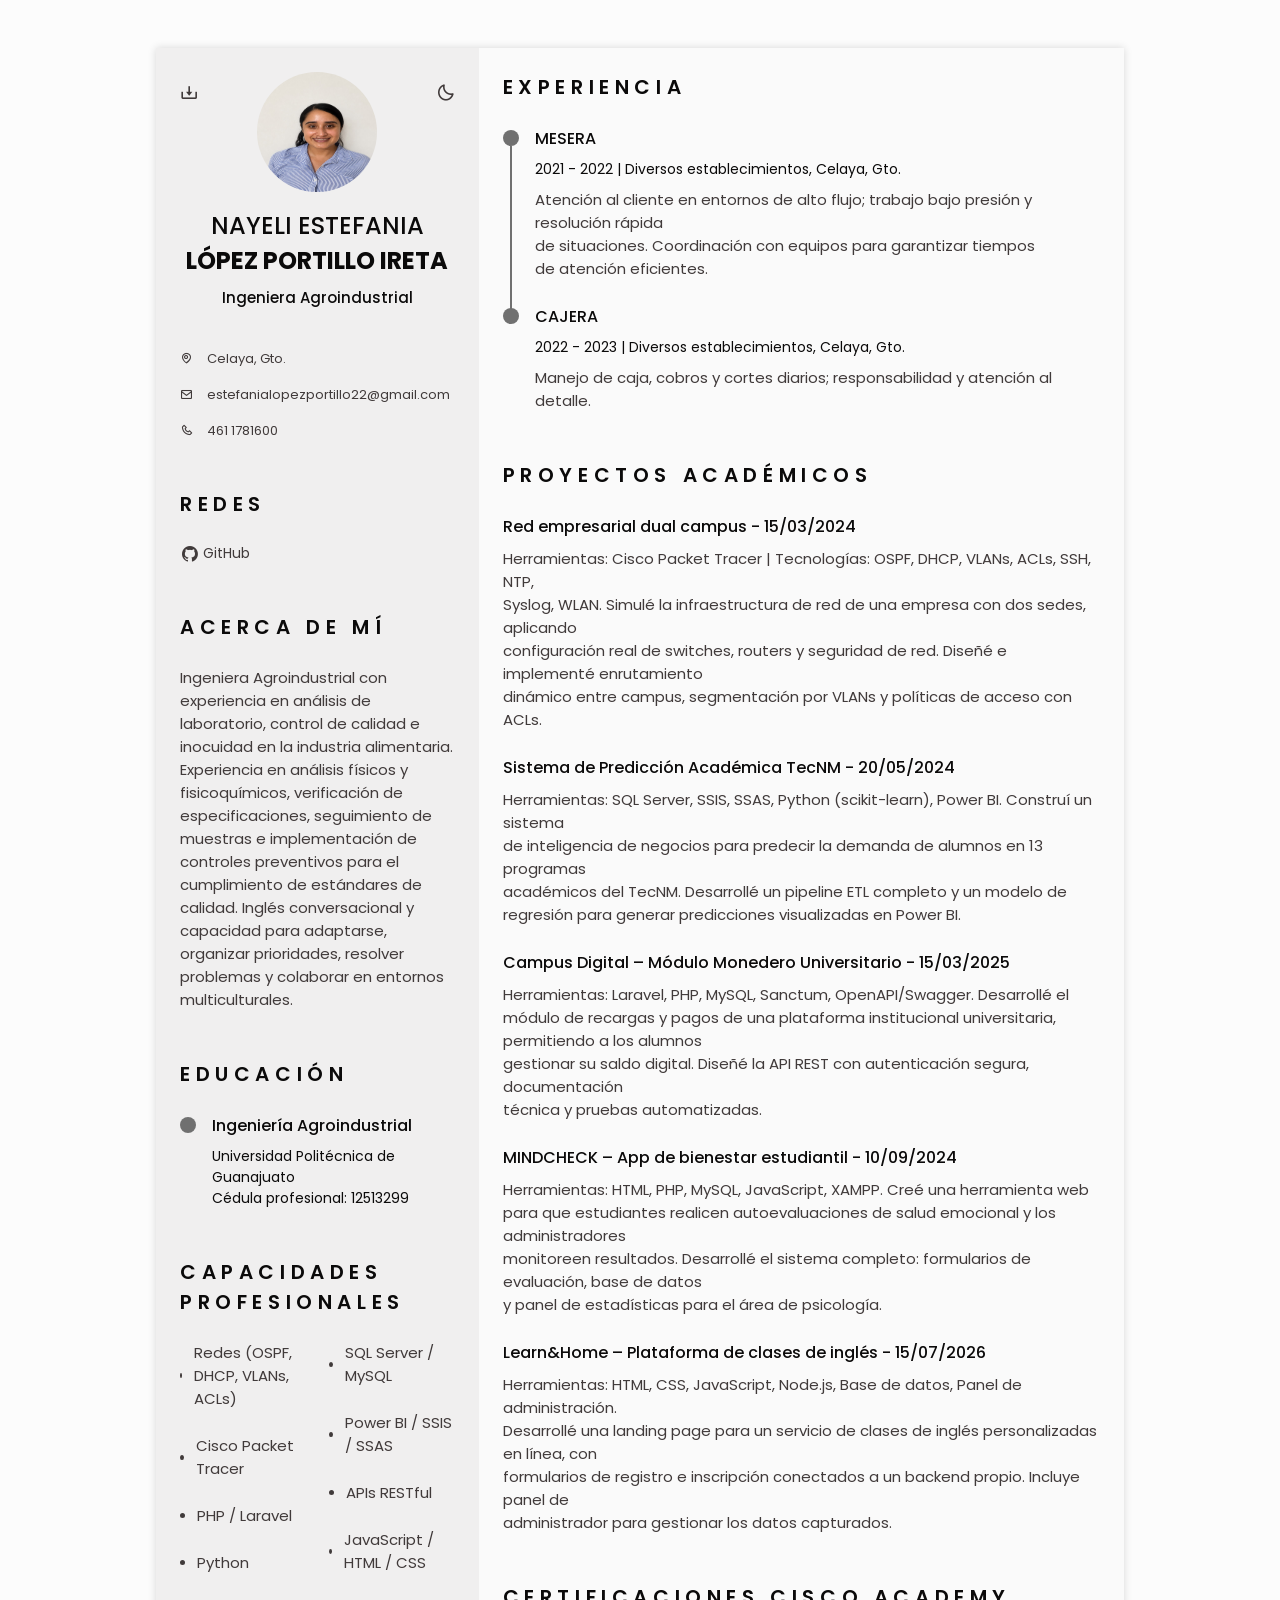
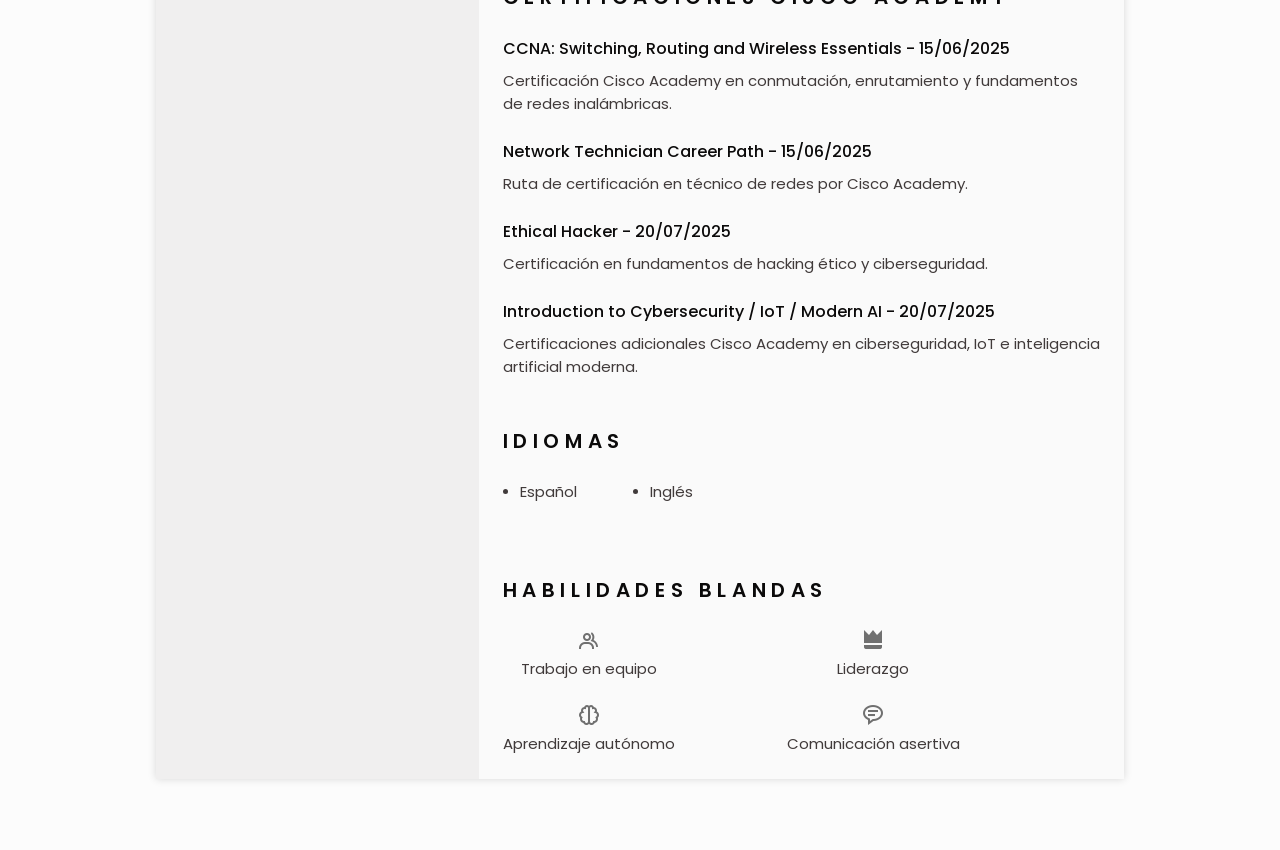
==== index.html @ c3f4080f "el segundo commit" ====
<!DOCTYPE html>
    <html lang="es">
    <head>
        <meta charset="UTF-8">
        <meta name="viewport" content="width=device-width, initial-scale=1.0">

        <!-- BOX ICONS -->
        <link rel="stylesheet" href="https://cdn.jsdelivr.net/npm/boxicons@latest/css/boxicons.min.css">

        <!-- CSS -->
        <link rel="stylesheet" href="assets/cs/style.css">

        <!-- Favicon -->
        <link rel="icon" href="assets/img/CV.jpeg"  type="image/jpg">

        <title>NAYELI LÓPEZ</title>
    </head>
    <body>
        <!-- HEADER -->
        <header class="l-header" id="header">
            <nav class="nav bd-container">
                <a href="#" class="nav_logo">NAYELI LÓPEZ</a>
                <div class="nav_menu" id="nav-menu">
                    <ul class="nav_list">
                        <li class="nav_item">
                            <a href="#home" class="nav_link active-link">
                                <i class='bx bx-home nav_icon'></i>Inicio
                            </a>
                        </li>
                        <li class="nav_item">
                            <a href="#profile" class="nav_link">
                                <i class='bx bx-user nav_icon'></i>Perfil
                            </a>
                        </li>
                        <li class="nav_item">
                            <a href="#education" class="nav_link">
                                <i class='bx bx-book nav_icon'></i>Educación
                            </a>
                        </li>
                        <li class="nav_item">
                            <a href="#skills" class="nav_link">
                                <i class='bx bx-receipt nav_icon'></i>Capacidades profesionales
                            </a>
                        </li>
                        <li class="nav_item">
                            <a href="#experience" class="nav_link">
                                <i class='bx bx-briefcase-alt nav_icon'></i>Experiencia
                            </a>
                        </li>
                        <li class="nav_item">
                            <a href="#projects" class="nav_link">
                                <i class='bx bx-code-alt nav_icon'></i>Proyectos
                            </a>
                        </li>
                        <li class="nav_item">
                            <a href="#certificate" class="nav_link">
                                <i class='bx bx-award nav_icon'></i>Certificaciones
                            </a>
                        </li>
                    </ul>
                </div>
                <div class="nav_toggle" id="nav-toggle">
                    <i class='bx bx-grid-alt'></i>
                </div>
            </nav>
        </header>

        <main class="l-main bd-container">
            <!-- All elements within this div, is generated in PDF -->
            <div class="resume" id="area-cv">
                <div class="resume__left">
                    <!-- HOME -->
                    <section class="home" id="home">
                        <div class="home_containter section bd-grid">
                            <div class="home_data bd-grid">
                                <img src="assets/img/CV.jpeg" alt="" class="home_img center">
                                <h1 class="home_title">NAYELI ESTEFANIA <b>LÓPEZ PORTILLO IRETA</b></h1>
                                <h3 class="home_profession">Ingeniera Agroindustrial</h3>
                                <!-- Button to generate and download the pdf. Available for desktop. -->
                                <div>
                                    <a download="" href="assets/pdf/CV_Sofia_Lopez_Portillo_Ireta.pdf" class="home_button-movil">Descargar</a>
                                </div>
                            </div>
                            <div class="home_address bd-grid">
                                <span class="home_information">
                                    <i class="bx bx-map"> &nbsp; </i> Celaya, Gto.
                                </span>
                                <span class="home_information">
                                    <i class="bx bx-envelope"> &nbsp; </i> estefanialopezportillo22@gmail.com
                                </span>
                                <span class="home_information">
                                    <i class="bx bx-phone"> &nbsp; </i> 461 1781600
                                </span>
                            </div>
                        </div>
                        
                        <!-- Theme change button -->
                        <i class="bx bx-moon change-theme" title="Theme" id="theme-button"></i>
                        <!-- Button to generate and download the pdf. Available for desktop -->
                        <i class="bx bx-download generate-pdf" title="Generate PDF" id="resume-button"></i>
                    </section>          
                    
                    <!-- SOCIAL -->
                    <section class="social section">
                        <h2 class="section-title">REDES</h2>
                        <div class="social_container bd-grid">
                            <a href="#" target="_blank" class="social_link">
                                <i class="bx bxl-github social_icon"></i> GitHub
                            </a>
                        </div>
                    </section>
                    <!-- PROFILE -->
                    <section class="profile section" id="profile">
                        <h2 class="section-title">Acerca de mí</h2>
                        <p class="profile_description">
                            Ingeniera Agroindustrial con experiencia en análisis de laboratorio, control de calidad e inocuidad en la industria alimentaria. Experiencia en análisis físicos y fisicoquímicos, verificación de especificaciones, seguimiento de muestras e implementación de controles preventivos para el cumplimiento de estándares de calidad. Inglés conversacional y capacidad para adaptarse, organizar prioridades, resolver problemas y colaborar en entornos multiculturales.
                        </p>
                    </section>
                    
                    <!-- EDUCATION -->
                    <section class="education section" id="education">
                        <h2 class="section-title">Educación</h2>
                        <div class="education_container bd-grid">
                            <div class="education_content">
                                <div class="education_time">
                                    <span class="education_rounder"></span>
                                    <!-- <span class="education_line"></span> -->
                                </div>
                                <div class="education_data bd-grid">
                                    <h3 class="education_title">Ingeniería Agroindustrial</h3>
                                    <span class="education_studies">Universidad Politécnica de Guanajuato<br>Cédula profesional: 12513299</span>
                                </div>
                            </div>
                        </div>
                    </section>
                    <!-- SKILLS  -->
                    <section class="skills section" id="skills">
                        <h2 class="section-title">Capacidades profesionales</h2>
                        <div class="skills_content bd-grid">
                            <ul class="skills_data">
                                <li class="skills_name">
                                    <span class="skills_circle"></span> Redes (OSPF, DHCP, VLANs, ACLs)
                                </li>
                                <li class="skills_name">
                                    <span class="skills_circle"></span> Cisco Packet Tracer
                                </li>
                                <li class="skills_name">
                                    <span class="skills_circle"></span> PHP / Laravel
                                </li>
                                <li class="skills_name">
                                    <span class="skills_circle"></span> Python
                                </li>
                            </ul>
                            <ul class="skills_data">
                                <li class="skills_name">
                                    <span class="skills_circle"></span>SQL Server / MySQL
                                </li>
                                <li class="skills_name">
                                    <span class="skills_circle"></span>Power BI / SSIS / SSAS
                                </li>
                                <li class="skills_name">
                                    <span class="skills_circle"></span>APIs RESTful
                                </li>
                                <li class="skills_name">
                                    <span class="skills_circle"></span>JavaScript / HTML / CSS
                                </li>
                            </ul>
                        </div>
                    </section>
                </div>
                <div class="resume__right">
                    <!-- EXPERIENCE -->
                    <section class="experience section" id="experience">
                        <h2 class="section-title">Experiencia</h2>
                        <div class="experience_container bd-grid">
                            <div class="experience_content">
                                <div class="experience_time">
                                    <span class="experience_rounder"></span>
                                    <span class="experience_line"></span>
                                </div>
                                <div class="experience_data bd-grid">
                                    <h3 class="experience_title">MESERA</h3>
                                    <span class="experience_company">2021 - 2022 | Diversos establecimientos, Celaya, Gto.</span>
                                    <p class="experience_description">
                                        Atención al cliente en entornos de alto flujo; trabajo bajo presión y resolución rápida
                                        <br>de situaciones. Coordinación con equipos para garantizar tiempos
                                        <br>de atención eficientes.
                                    </p>
                                </div>
                            </div>
                            <div class="experience_content">
                                <div class="experience_time">
                                    <span class="experience_rounder"></span>
                                    <!-- <span class="experience_line"></span> -->
                                </div>
                                <div class="experience_data bd-grid">
                                    <h3 class="experience_title">CAJERA</h3>
                                    <span class="experience_company">2022 - 2023 | Diversos establecimientos, Celaya, Gto.</span>
                                    <p class="experience_description">
                                        Manejo de caja, cobros y cortes diarios; responsabilidad y atención al detalle.
                                    </p>
                                </div>
                            </div>
                        </div>
                    </section>
                    <!-- PROJECTS -->
                    <section class="certificate section" id="projects">
                        <h2 class="section-title">Proyectos Académicos</h2>
                        <div class="certificate_container bd-grid">
                            <div class="certificate_content">
                                <h3 class="certificate_title">Red empresarial dual campus - 15/03/2024</h3>
                                <p class="certificate_description">
                                    Herramientas: Cisco Packet Tracer | Tecnologías: OSPF, DHCP, VLANs, ACLs, SSH, NTP,<br> Syslog, WLAN. Simulé la infraestructura de red de una empresa con dos sedes, aplicando <br>configuración real de switches, routers y seguridad de red. Diseñé e implementé enrutamiento<br> dinámico entre campus, segmentación por VLANs y políticas de acceso con ACLs.
                                </p>
                            </div>
                            <div class="certificate_content">
                                <h3 class="certificate_title">Sistema de Predicción Académica TecNM - 20/05/2024</h3>
                                <p class="certificate_description">
                                    Herramientas: SQL Server, SSIS, SSAS, Python (scikit-learn), Power BI. Construí un sistema <br>de inteligencia de negocios para predecir la demanda de alumnos en 13 programas<br> académicos del TecNM. Desarrollé un pipeline ETL completo y un modelo de regresión para generar predicciones visualizadas en Power BI.
                                </p>
                            </div>
                            <div class="certificate_content">
                                <h3 class="certificate_title">Campus Digital – Módulo Monedero Universitario - 15/03/2025</h3>
                                <p class="certificate_description">
                                    Herramientas: Laravel, PHP, MySQL, Sanctum, OpenAPI/Swagger. Desarrollé el módulo de recargas y pagos de una plataforma institucional universitaria, permitiendo a los alumnos <br>gestionar su saldo digital. Diseñé la API REST con autenticación segura, documentación<br> técnica y pruebas automatizadas.
                                </p>
                            </div>
                            <div class="certificate_content">
                                <h3 class="certificate_title">MINDCHECK – App de bienestar estudiantil - 10/09/2024</h3>
                                <p class="certificate_description">
                                    Herramientas: HTML, PHP, MySQL, JavaScript, XAMPP. Creé una herramienta web para que estudiantes realicen autoevaluaciones de salud emocional y los administradores<br> monitoreen resultados. Desarrollé el sistema completo: formularios de evaluación, base de datos<br> y panel de estadísticas para el área de psicología.
                                </p>
                            </div>
                            <div class="certificate_content">
                                <h3 class="certificate_title">Learn&amp;Home – Plataforma de clases de inglés - 15/07/2026</h3>
                                <p class="certificate_description">
                                    Herramientas: HTML, CSS, JavaScript, Node.js, Base de datos, Panel de administración.<br> Desarrollé una landing page para un servicio de clases de inglés personalizadas en línea, con<br>formularios de registro e inscripción conectados a un backend propio. Incluye panel de<br> administrador para gestionar los datos capturados.
                                </p>
                            </div>
                        </div>
                    </section>
                    <!-- CERTIFICATES -->
                    <section class="certificate section" id="certificate">
                        <h2 class="section-title">Certificaciones Cisco Academy</h2>
                        <div class="certificate_container bd-grid">
                            <div class="certificate_content">
                                <h3 class="certificate_title">CCNA: Switching, Routing and Wireless Essentials - 15/06/2025</h3>
                                <p class="certificate_description">
                                    Certificación Cisco Academy en conmutación, enrutamiento y fundamentos de redes inalámbricas.
                                </p>
                            </div>
                            <div class="certificate_content">
                                <h3 class="certificate_title">Network Technician Career Path - 15/06/2025</h3>
                                <p class="certificate_description">
                                    Ruta de certificación en técnico de redes por Cisco Academy.
                                </p>
                            </div>
                            <div class="certificate_content">
                                <h3 class="certificate_title">Ethical Hacker - 20/07/2025</h3>
                                <p class="certificate_description">
                                    Certificación en fundamentos de hacking ético y ciberseguridad.
                                </p>
                            </div>
                            <div class="certificate_content">
                                <h3 class="certificate_title">Introduction to Cybersecurity / IoT / Modern AI - 20/07/2025</h3>
                                <p class="certificate_description">
                                    Certificaciones adicionales Cisco Academy en ciberseguridad, IoT e inteligencia artificial moderna.
                                </p>
                            </div>
                        </div>
                    </section>
                    <!-- LANGUAGES -->
                    <section class="languages section">
                        <h2 class="section-title">Idiomas</h2>
                        <div class="languages_container">
                            <ul class="languages_content bd-grid">
                                <li class="languages_name">
                                    <span class="languages_circle"></span> Español
                                </li>
                                <li class="languages_name">
                                    <span class="languages_circle"></span> Inglés
                                </li>
                            </ul>
                        </div>
                    </section>
                    
                    <!-- INTERESTS -->
                    <section class="interests section">
                        <h2 class="section-title"> Habilidades Blandas</h2>
                        <div class="interests_container bd-grid">
                            <div class="interests_content">
                                <i class='bx bx-group interests_icon'></i>
                                <span class="interests_name">Trabajo en equipo</span>
                            </div><br><br>
                            <div class="interests_content">
                                <i class='bx bxs-crown interests_icon' ></i>
                                <span class="interests_name">Liderazgo</span>
                            </div><br><br>
                            <div class="interests_content">
                                <i class="bx bx-brain interests_icon"></i>
                                <span class="interests_name">Aprendizaje autónomo</span>
                            </div><br><br>
                            <div class="interests_content">
                                <i class="bx bx-message-rounded-detail interests_icon "></i>
                                <span class="interests_name">Comunicación asertiva</span>
                            </div>
                        </div>
                    </section>
                </div>
            </div>        
        </main> 

        <!-- SCROLL TOP -->
            <a href="#" class="scrolltop" id="scrolltop">
                <i class="bx bx-up-arrow-alt scrolltop_icon"></i>
            </a>

        <!-- HTML2PDF -->
        <script src="assets/js/html2pdf.bundle.min.js"></script>
        
        <!-- MAIN JS -->
        <script src="assets/js/main.js"></script>
    </body> <br>
</html>
---- assets/cs/style.css ----
/* GOOGLE FONTS */
@import url('https://fonts.googleapis.com/css2?family=Poppins:wght@400;500;600&display=swap');

/* VARIABLES CSS */
:root {
  --header-height: 3rem;

  /* Colors */
  --title-color: #0b0a0a;
  --text-color: #403a3a;
  --text-color-light: #707070;
  --container-color: #fafafa;
  --container-color-alt: #f0efef;
  --body-color: #fcfcfc;

  /* Font and typography */
  --body-font: 'Poppins', sans-serif;
  --h1-font-size: 1.5rem;
  --h2-font-size: 1.25rem;
  --h3-font-size: 1rem;
  --normal-font-size: 0.938rem;
  --small-font-size: 0.875rem;
  --smaller-font-size: 0.813rem;

  /* Font weight */
  --font-medium: 500;
  --font-semi-bold: 600;

  /* Margins */
  --mb-1: 0.5rem;
  --mb-2: 1rem;
  --mb-3: 1.5rem;

  /* z index */
  --z-tooltip: 10;
  --z-fixed: 100;
}

/* BASE */
*,
::before,
::after {
  box-sizing: border-box;
}

html {
  scroll-behavior: smooth;
}

/* Variables Dark theme */
body.dark-theme{
  --title-color: #F2F2F2;
  --text-color: #BFBFBF;
  --container-color: #212121;
  --container-color-alt: #181616;
  --body-color: #2B2B2B;
}


/* Button Dark/Light */
.change-theme{
  position: absolute;
  right: 0;
  top: 2.2rem;
  display: flex;
  color: var(--text-color);
  font-size: 1.2rem;
  cursor: pointer;
}

.change-theme:hover{
  color: var(--text-color);
}
/* Font size variables to scale cv */
body.scale-cv{
  --h1-font-size: .938rem;
  --h2-font-size: .938rem;
  --h3-font-size: .875rem;
  --normal-font-size: 0.813rem;
  --small-font-size: 0.75rem;
  --smaller-font-size: 0.688rem;
}
/* Generate PDF button */
.generate-pdf{
  display: none;
  position: absolute;
  top: 2.2rem;
  left: 0;
  font-size: 1.2rem;
  color: var(--text-color);
  cursor: pointer;
}

.generate-pdf:hover{
  color: var(--title-color);
}
/* Classes modified to reduce size and print on A4 sheet */
.scale-cv .change-theme,
.scale-cv .generate-pdf{
  display: none;
}

.scale-cv .bd-container{
  max-width: 700px;
}

.scale-cv .section{
  padding: 1.5rem 0 .80rem;
}

.scale-cv .section-title{
  margin-bottom: .75rem;
}

.scale-cv .resume_left,
.scale-cv .resume_right{
  padding: 0 1rem;
}

.scale-cv .home_img{
  width: 85px;
  height: 85px;
}

.scale-cv .home_container{
  gap: 1rem;
}

.scale-cv .home_data{
  gap: .10rem;
}

.scale-cv .profile_description {
  font-size: 12px;
}

.scale-cv .home_address,
.scale-cv .social_container{
  gap: .55rem;
}

.scale-cv .home_icon,
.scale-cv .social_icon,
.scale-cv .interests_icon{
  font-size: 1rem;
}

.scale-cv .education_container,
.scale-cv .experience_container,
.scale-cv .certificate_container{
  gap: 0;
}

.scale-cv .education_time,
.scale-cv .experience_time{
  padding-right: 1rem;
}

.scale-cv .education_rounder,
.scale-cv .experience_rounder{
  width: 11px;
  height: 11px;
  margin-top: .2rem;
}

.scale-cv .education_line{
  width: 1px;
  height: 70px;
  transform: translate(5px, 0);
}

.scale-cv .education_title,
.scale-cv .education_studies{
  font-size: 12px;
}

.scale-cv .experience_line{
  width: 1px;
  height: 130px;
  transform: translate(5px, 0);
}

.scale-cv .education_data,
.scale-cv .experience_data{
  gap: .20rem;
  font-size: 12px;
}


.scale-cv .skills_name{
  margin-bottom: var(--mb-1);
  font-size: 13px;
}

.scale-cv .interests_container{
  column-gap: 1.5rem;
  font-size: 10px;
}

body {
  margin: 0 0 var(--header-height) 0;
  padding: 0;
  font-family: var(--body-font);
  font-size: var(--normal-font-size);
  background-color: var(--body-color);
  color: var(--text-color);
}

h1,
h2,
h3,
ul,
p {
  margin: 0;
}

h1,
h2,
h3 {
  color: var(--title-color);
  font-weight: var(--font-medium);
}

ul {
  padding: 0;
  list-style: none;
}

a {
  text-decoration: none;
}

img {
  max-width: 100%;
  height: auto;
}

/* CLASS CSS */
.section {
  padding: 1.5rem 0;
}

.section-title {
  font-size: var(--h2-font-size);
  color: var(--title-color);
  font-weight: var(--font-semi-bold);
  text-transform: uppercase;
  letter-spacing: 0.35rem;
  text-align: center;
  margin-bottom: var(--mb-3);
}

/* LAYOUT */
.bd-container {
  max-width: 968px;
  width: calc(100% - 3rem);
  margin-left: var(--mb-3);
  margin-right: var(--mb-3);
}

.bd-grid {
  display: grid;
  gap: 1.5rem;
}

.l-header {
  width: 100%;
  position: fixed;
  bottom: 0;
  left: 0;
  z-index: var(--z-fixed);
  background-color: var(--body-color);
  box-shadow: 0 -1px 4px rgba(0, 0, 0, 0.1);
  transition: 0.3s;
}

/* NAV */
.nav {
  height: var(--header-height);
  display: flex;
  justify-content: space-between;
  align-items: center;
}

@media screen and (max-width: 968px) {
  .nav_menu {
    position: fixed;
    bottom: -100%;
    left: 0;
    width: 100%;
    padding: 2rem 1.5rem;
    background-color: var(--body-color);
    box-shadow: 0 1px 4px rgba(0, 0, 0, .1);
    border-radius: 1rem 1rem 0 0;
    z-index: var(--z-fixed);
    transition: 0.3s;
  }

.nav_logo, .nav_toggle {
  color: var(--title-color);
  font-weight: var(--font-medium);
}

.nav_toggle{
  font-size: 1.2rem;
  cursor: pointer;
}

.nav_item {
  text-align: center;
}

.nav_list {
  display: grid;
  grid-template-columns: repeat(3, 1fr);
  gap: 2rem;
}

.nav_link{
  display: flex;
  flex-direction: column;
  font-size: var(--smaller-font-size);
  color: var(--text-color-light);
  font-weight: var(--font-medium);
}

.nav_link:hover{
  color: var(--title-color);
}

.nav_icon {
  font-size: 1.2rem;
  margin-bottom: var(--mb-1);
}

/* Show menu */
.show-menu{
  bottom: var(--header-height);
}

/* Active menu link */
.active-link{
  color: var(--title-color);
}
}
/* HOME */
.home{
  position: relative;
}
.home_container{
  gap: 3rem;
}

.home_data{
  gap: .5rem;
  text-align: center;
}

.home_img{
  width: 120px;
  height: 120px;
  margin: auto;
  border-radius: 50%;
  justify-content: center;
  margin-bottom: var(--mb-1);
}

.home_title {
  font-size: var(--h1-font-size);
}

.home_profession{
  font-size: var(--normal-font-size);
  margin-bottom: var(--mb-1);
}

.home_address{
  gap: 1rem;
}

.home_information{
  display: flex;
  align-items: center;
  font-size: var(--smaller-font-size);
}

.home_icon {
  font-size: 1.5rem;
  margin-right: .30rem;
}

.home_button-movil{
  display: inline-block;
  border: 2px solid var(--text-color);
  color: var(--title-color);
  padding: 1rem 2rem;
  border-radius: 25rem;
  transition: .3s;
  font-weight: var(--font-medium);
  margin-top: var(--mb-3);
}

.home_button-movil:hover{
  background-color: var(--text-color);
  color: var(--container-color);
}

/* SOCIAL */
.social_container{
  grid-template-columns: max-content;
  gap: 1rem;
}

.social_link{
  display: inline-flex;
  align-items: center;
  font-size: var(--small-font-size);
  color: var(--text-color);
}

.social_link:hover{
  color: var(--title-color);
}

.social_icon{
  font-size: 1.2rem;
  margin-right: .25rem;
}
/* PROFILE */
.profile_description{
  text-align: center;
}
/* EDUCATION AND EXPERIENCE */
.education_content,
.experience_content{
  display: flex;
}

.education_time,
.experience_time{
  padding-right: 1rem;
}

.education_rounder,
.experience_rounder{
  position: relative;
  display: block;
  width: 16px;
  height: 16px;
  background-color: var(--text-color-light);
  border-radius: 50%;
  margin-top: .25rem;
}

.education_line,
.experience_line{
  display: block;
  width: 2px;
  height: 110%;
  background-color: var(--text-color-light);
  transform: translate(7px, 0);
}

.education_data,
.experience_data{
  gap: .5rem;
}

.education_title,
.experience_title{
  font-size: var(--h3-font-size);
}

.education_studies,
.experience_company{
  font-size: var(--small-font-size);
  color: var(--title-color);
}

.education_year{
  font-size: var(--smaller-font-size);
}
/* SKILLS AND LANGUAGES */
.skills_content,
.languages_content{
  grid-template-columns: repeat(2, 1fr);
}

.languages_content{
  gap: 0;
}

.skills_name,
.languages_name{
  display: flex;
  align-items: center;
  margin-bottom: var(--mb-3);
}

.skills_circle,
.languages_circle{
  display: inline-block;
  width: 5px;
  height: 5px;
  background-color: var(--text-color);
  border-radius: 50%;
  margin-right: .75rem;
}
/* CERTIFICATES */
.certificate_title{
  font-size: var(--h3-font-size);
  margin-bottom: var(--mb-1);
}
/* REFERENCES */
.references_content{
  gap: .25rem;
}

.references_subtitle{
  color: var(--text-color-light);
}

.references_subtitle,
.references_contact{
  font-size: var(--smaller-font-size);
}
/* INTERESTS */
.interests_container{
  grid-template-columns: repeat(3, 1fr);
  margin-top: var(--mb-2);
}

.interests_content{
  display: flex;
  flex-direction: column;
  align-items: center;
}

.interests_icon{
  font-size: 1.5rem;
  color: var(--text-color-light);
  margin-bottom: .25rem;
}
/* Scroll top */
.scrolltop{
  position: fixed;
  right: 1rem;
  bottom: 5rem;
  display: flex;
  justify-content: center;
  align-items: center;
  padding: .3rem;
  background-color: var(--container-color-alt);
  border-radius: .4rem;
  z-index: var(--z-tooltip);
  transition: .4s;
  /* visibility: hidden; */
}

.scrolltop_icon{
  font-size: 1.2rem;
  color: var(--text-color);
}

.show-scroll{
  visibility: visible;
  bottom: 5rem;
}
/*========== MEDIA QUERIES ==========*/
/* For small devices, menu two columns */
@media screen and (max-width: 320px){
  .nav_list{
    grid-template-columns: repeat(2, 1fr);
    gap: 1rem .5rem;
  }
}


/* Classes modified for large screen size */
@media screen and (min-width: 968px){
  body{
    margin: 3rem 0;
  }

  .bd-container{
    margin: auto;
    margin-right: auto;
  }

  .l-header,
  .scrolltop{
    display: none;
  }

  .resume{
    display: grid;
    grid-template-columns: .5fr 1fr;
    background-color: var(--container-color);
    box-shadow: 0 0 8px rgba(13, 12, 12, .15);
  }

  .resume__left{
    background-color: var(--container-color-alt);
  }

  .resume__left,
  .resume__right{
    padding: 0 1.5rem;
  }

  .generate-pdf{
    display: inline-block;
  }

  .section-title,
  .profile_description{
    text-align: initial;
    gap: 0;
  }

  .home__container{
    gap: 1.5rem;
  }

  .home_button-movil{
    display: none;
  }

  .references_container{
    grid-template-columns: repeat(2, 1fr);
  }

  .languages_content{
    grid-template-columns: repeat(3, max-content);
    column-gap: 3.5rem;
  }

  .interests_container{
    grid-template-columns: repeat(4, max-content);
    column-gap: 3.5rem;
  }
}
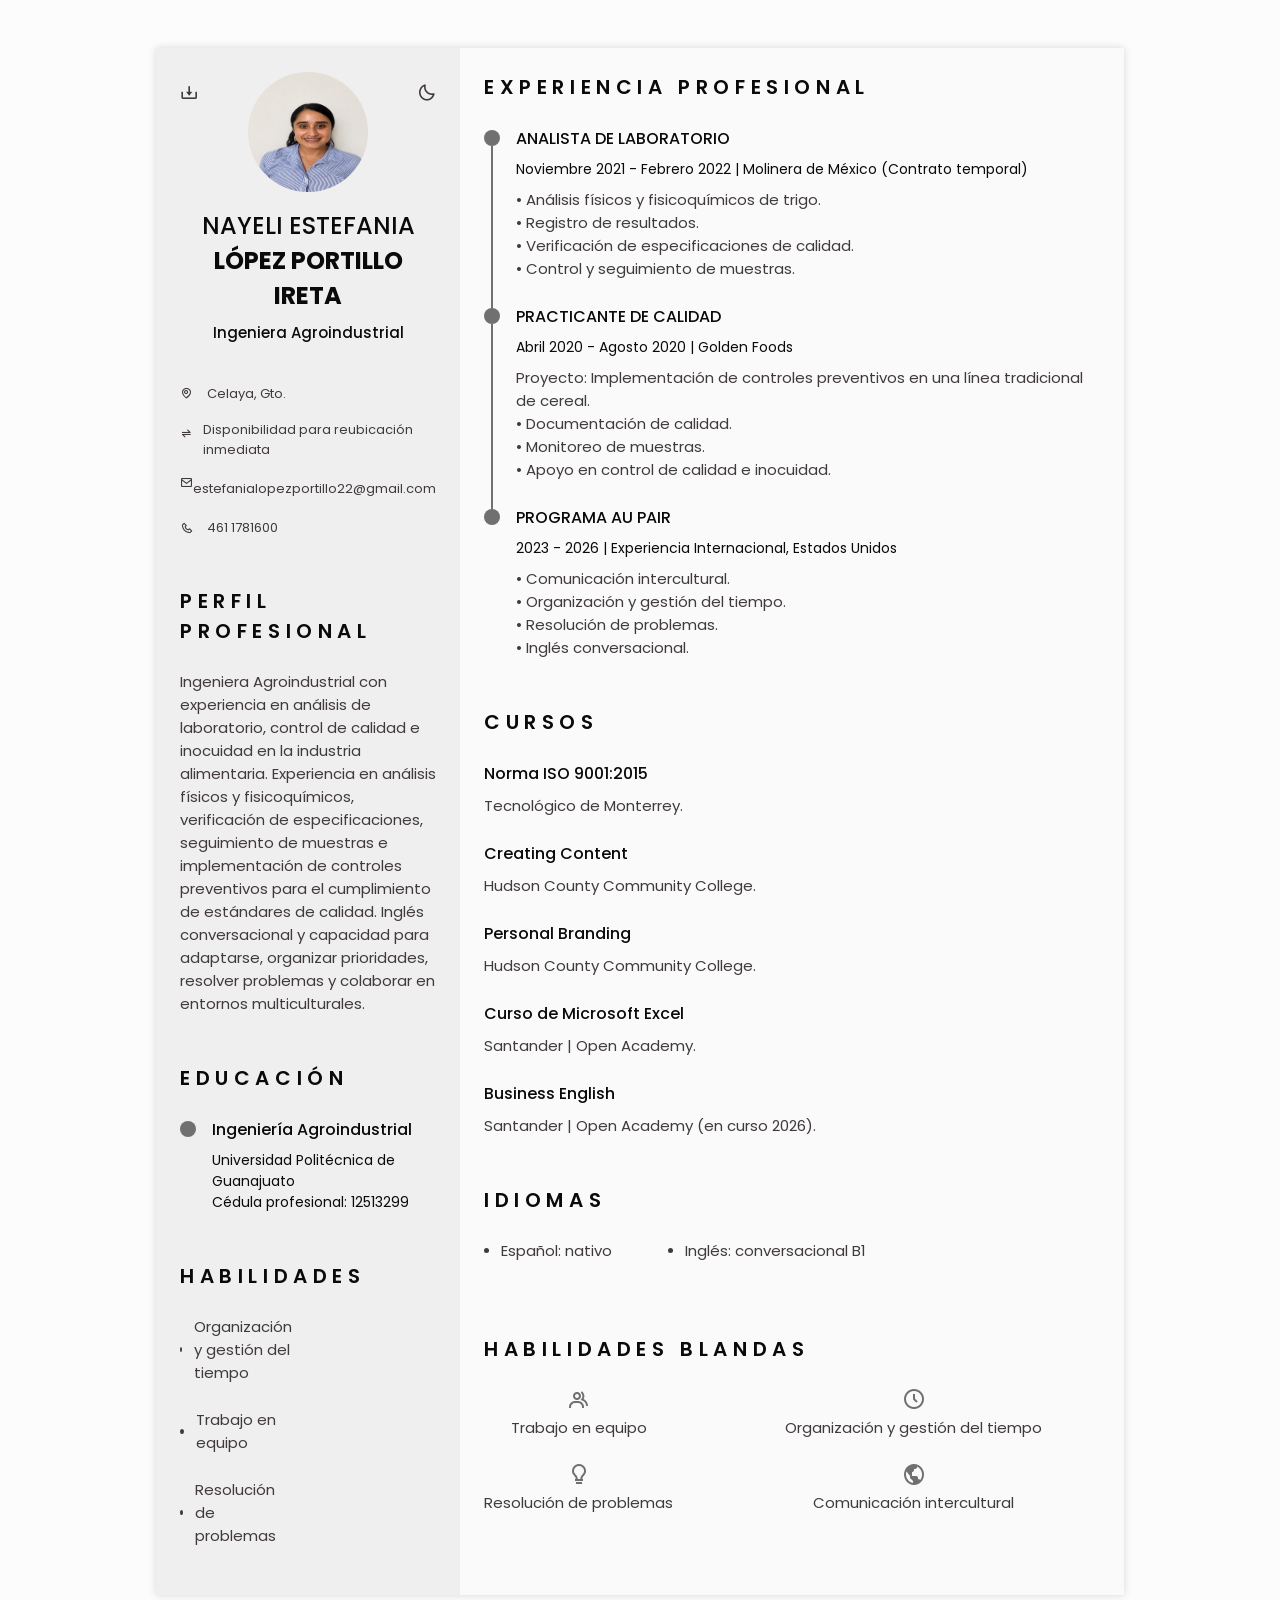
==== commit e2804090: "el segundo commit" ====
--- a/index.html
+++ b/index.html
@@ -1,324 +1,284 @@
 <!DOCTYPE html>
-    <html lang="es">
-    <head>
-        <meta charset="UTF-8">
-        <meta name="viewport" content="width=device-width, initial-scale=1.0">
-
-        <!-- BOX ICONS -->
-        <link rel="stylesheet" href="https://cdn.jsdelivr.net/npm/boxicons@latest/css/boxicons.min.css">
-
-        <!-- CSS -->
-        <link rel="stylesheet" href="assets/cs/style.css">
-
-        <!-- Favicon -->
-        <link rel="icon" href="assets/img/CV.jpeg"  type="image/jpg">
-
-        <title>NAYELI LÓPEZ</title>
-    </head>
-    <body>
-        <!-- HEADER -->
-        <header class="l-header" id="header">
-            <nav class="nav bd-container">
-                <a href="#" class="nav_logo">NAYELI LÓPEZ</a>
-                <div class="nav_menu" id="nav-menu">
-                    <ul class="nav_list">
-                        <li class="nav_item">
-                            <a href="#home" class="nav_link active-link">
-                                <i class='bx bx-home nav_icon'></i>Inicio
-                            </a>
-                        </li>
-                        <li class="nav_item">
-                            <a href="#profile" class="nav_link">
-                                <i class='bx bx-user nav_icon'></i>Perfil
-                            </a>
-                        </li>
-                        <li class="nav_item">
-                            <a href="#education" class="nav_link">
-                                <i class='bx bx-book nav_icon'></i>Educación
-                            </a>
-                        </li>
-                        <li class="nav_item">
-                            <a href="#skills" class="nav_link">
-                                <i class='bx bx-receipt nav_icon'></i>Capacidades profesionales
-                            </a>
-                        </li>
-                        <li class="nav_item">
-                            <a href="#experience" class="nav_link">
-                                <i class='bx bx-briefcase-alt nav_icon'></i>Experiencia
-                            </a>
-                        </li>
-                        <li class="nav_item">
-                            <a href="#projects" class="nav_link">
-                                <i class='bx bx-code-alt nav_icon'></i>Proyectos
-                            </a>
-                        </li>
-                        <li class="nav_item">
-                            <a href="#certificate" class="nav_link">
-                                <i class='bx bx-award nav_icon'></i>Certificaciones
-                            </a>
-                        </li>
-                    </ul>
-                </div>
-                <div class="nav_toggle" id="nav-toggle">
-                    <i class='bx bx-grid-alt'></i>
-                </div>
-            </nav>
-        </header>
-
-        <main class="l-main bd-container">
-            <!-- All elements within this div, is generated in PDF -->
-            <div class="resume" id="area-cv">
-                <div class="resume__left">
-                    <!-- HOME -->
-                    <section class="home" id="home">
-                        <div class="home_containter section bd-grid">
-                            <div class="home_data bd-grid">
-                                <img src="assets/img/CV.jpeg" alt="" class="home_img center">
-                                <h1 class="home_title">NAYELI ESTEFANIA <b>LÓPEZ PORTILLO IRETA</b></h1>
-                                <h3 class="home_profession">Ingeniera Agroindustrial</h3>
-                                <!-- Button to generate and download the pdf. Available for desktop. -->
-                                <div>
-                                    <a download="" href="assets/pdf/CV_Sofia_Lopez_Portillo_Ireta.pdf" class="home_button-movil">Descargar</a>
-                                </div>
-                            </div>
-                            <div class="home_address bd-grid">
-                                <span class="home_information">
-                                    <i class="bx bx-map"> &nbsp; </i> Celaya, Gto.
-                                </span>
-                                <span class="home_information">
-                                    <i class="bx bx-envelope"> &nbsp; </i> estefanialopezportillo22@gmail.com
-                                </span>
-                                <span class="home_information">
-                                    <i class="bx bx-phone"> &nbsp; </i> 461 1781600
-                                </span>
-                            </div>
-                        </div>
-                        
-                        <!-- Theme change button -->
-                        <i class="bx bx-moon change-theme" title="Theme" id="theme-button"></i>
-                        <!-- Button to generate and download the pdf. Available for desktop -->
-                        <i class="bx bx-download generate-pdf" title="Generate PDF" id="resume-button"></i>
-                    </section>          
+<html lang="es">
+<head>
+    <meta charset="UTF-8">
+    <meta name="viewport" content="width=device-width, initial-scale=1.0">
+
+    <!-- BOX ICONS -->
+    <link rel="stylesheet" href="https://cdn.jsdelivr.net/npm/boxicons@latest/css/boxicons.min.css">
+
+    <!-- CSS -->
+    <link rel="stylesheet" href="assets/cs/style.css">
+
+    <!-- Favicon -->
+    <link rel="icon" href="assets/img/CV.jpeg"  type="image/jpg">
+
+    <title>NAYELI LÓPEZ</title>
+</head>
+<body>
+    <!-- HEADER -->
+    <header class="l-header" id="header">
+        <nav class="nav bd-container">
+            <a href="#" class="nav_logo">NAYELI LÓPEZ</a>
+            <div class="nav_menu" id="nav-menu">
+                <ul class="nav_list">
+                    <li class="nav_item">
+                        <a href="#home" class="nav_link active-link">
+                            <i class='bx bx-home nav_icon'></i>Inicio
+                        </a>
+                    </li>
+                    <li class="nav_item">
+                        <a href="#profile" class="nav_link">
+                            <i class='bx bx-user nav_icon'></i>Perfil
+                        </a>
+                    </li>
+                    <li class="nav_item">
+                        <a href="#education" class="nav_link">
+                            <i class='bx bx-book nav_icon'></i>Educación
+                        </a>
+                    </li>
+                    <li class="nav_item">
+                        <a href="#skills" class="nav_link">
+                            <i class='bx bx-receipt nav_icon'></i>Habilidades
+                        </a>
+                    </li>
+                    <li class="nav_item">
+                        <a href="#experience" class="nav_link">
+                            <i class='bx bx-briefcase-alt nav_icon'></i>Experiencia
+                        </a>
+                    </li>
+                    <li class="nav_item">
+                        <a href="#certificate" class="nav_link">
+                            <i class='bx bx-award nav_icon'></i>Cursos
+                        </a>
+                    </li>
+                </ul>
+            </div>
+            <div class="nav_toggle" id="nav-toggle">
+                <i class='bx bx-grid-alt'></i>
+            </div>
+        </nav>
+    </header>
+
+    <main class="l-main bd-container">
+        <!-- All elements within this div, is generated in PDF -->
+        <div class="resume" id="area-cv">
+            <div class="resume__left">
+                <!-- HOME -->
+                <section class="home" id="home">
+                    <div class="home_containter section bd-grid">
+                        <div class="home_data bd-grid">
+                            <img src="assets/img/CV.jpeg" alt="" class="home_img center">
+                            <h1 class="home_title">NAYELI ESTEFANIA <b>LÓPEZ PORTILLO IRETA</b></h1>
+                            <h3 class="home_profession">Ingeniera Agroindustrial</h3>
+                            <!-- Button to generate and download the pdf. Available for desktop. -->
+                            <div>
+                                <a download="" href="assets/pdf/CV_Nayeli_Lopez_Portillo_Ireta.pdf" class="home_button-movil">Descargar</a>
+                            </div>
+                        </div>
+                        <div class="home_address bd-grid">
+                            <span class="home_information">
+                                <i class="bx bx-map"> &nbsp; </i> Celaya, Gto.
+                            </span>
+                            <span class="home_information">
+                                <i class="bx bx-transfer-alt"> &nbsp; </i> Disponibilidad para reubicación inmediata
+                            </span>
+                            <span class="home_information">
+                                <i class="bx bx-envelope"> &nbsp; </i> estefanialopezportillo22@gmail.com
+                            </span>
+                            <span class="home_information">
+                                <i class="bx bx-phone"> &nbsp; </i> 461 1781600
+                            </span>
+                        </div>
+                    </div>
                     
-                    <!-- SOCIAL -->
-                    <section class="social section">
-                        <h2 class="section-title">REDES</h2>
-                        <div class="social_container bd-grid">
-                            <a href="#" target="_blank" class="social_link">
-                                <i class="bx bxl-github social_icon"></i> GitHub
-                            </a>
-                        </div>
-                    </section>
-                    <!-- PROFILE -->
-                    <section class="profile section" id="profile">
-                        <h2 class="section-title">Acerca de mí</h2>
-                        <p class="profile_description">
-                            Ingeniera Agroindustrial con experiencia en análisis de laboratorio, control de calidad e inocuidad en la industria alimentaria. Experiencia en análisis físicos y fisicoquímicos, verificación de especificaciones, seguimiento de muestras e implementación de controles preventivos para el cumplimiento de estándares de calidad. Inglés conversacional y capacidad para adaptarse, organizar prioridades, resolver problemas y colaborar en entornos multiculturales.
-                        </p>
-                    </section>
-                    
-                    <!-- EDUCATION -->
-                    <section class="education section" id="education">
-                        <h2 class="section-title">Educación</h2>
-                        <div class="education_container bd-grid">
-                            <div class="education_content">
-                                <div class="education_time">
-                                    <span class="education_rounder"></span>
-                                    <!-- <span class="education_line"></span> -->
-                                </div>
-                                <div class="education_data bd-grid">
-                                    <h3 class="education_title">Ingeniería Agroindustrial</h3>
-                                    <span class="education_studies">Universidad Politécnica de Guanajuato<br>Cédula profesional: 12513299</span>
-                                </div>
-                            </div>
-                        </div>
-                    </section>
-                    <!-- SKILLS  -->
-                    <section class="skills section" id="skills">
-                        <h2 class="section-title">Capacidades profesionales</h2>
-                        <div class="skills_content bd-grid">
-                            <ul class="skills_data">
-                                <li class="skills_name">
-                                    <span class="skills_circle"></span> Redes (OSPF, DHCP, VLANs, ACLs)
-                                </li>
-                                <li class="skills_name">
-                                    <span class="skills_circle"></span> Cisco Packet Tracer
-                                </li>
-                                <li class="skills_name">
-                                    <span class="skills_circle"></span> PHP / Laravel
-                                </li>
-                                <li class="skills_name">
-                                    <span class="skills_circle"></span> Python
-                                </li>
-                            </ul>
-                            <ul class="skills_data">
-                                <li class="skills_name">
-                                    <span class="skills_circle"></span>SQL Server / MySQL
-                                </li>
-                                <li class="skills_name">
-                                    <span class="skills_circle"></span>Power BI / SSIS / SSAS
-                                </li>
-                                <li class="skills_name">
-                                    <span class="skills_circle"></span>APIs RESTful
-                                </li>
-                                <li class="skills_name">
-                                    <span class="skills_circle"></span>JavaScript / HTML / CSS
-                                </li>
-                            </ul>
-                        </div>
-                    </section>
-                </div>
-                <div class="resume__right">
-                    <!-- EXPERIENCE -->
-                    <section class="experience section" id="experience">
-                        <h2 class="section-title">Experiencia</h2>
-                        <div class="experience_container bd-grid">
-                            <div class="experience_content">
-                                <div class="experience_time">
-                                    <span class="experience_rounder"></span>
-                                    <span class="experience_line"></span>
-                                </div>
-                                <div class="experience_data bd-grid">
-                                    <h3 class="experience_title">MESERA</h3>
-                                    <span class="experience_company">2021 - 2022 | Diversos establecimientos, Celaya, Gto.</span>
-                                    <p class="experience_description">
-                                        Atención al cliente en entornos de alto flujo; trabajo bajo presión y resolución rápida
-                                        <br>de situaciones. Coordinación con equipos para garantizar tiempos
-                                        <br>de atención eficientes.
-                                    </p>
-                                </div>
-                            </div>
-                            <div class="experience_content">
-                                <div class="experience_time">
-                                    <span class="experience_rounder"></span>
-                                    <!-- <span class="experience_line"></span> -->
-                                </div>
-                                <div class="experience_data bd-grid">
-                                    <h3 class="experience_title">CAJERA</h3>
-                                    <span class="experience_company">2022 - 2023 | Diversos establecimientos, Celaya, Gto.</span>
-                                    <p class="experience_description">
-                                        Manejo de caja, cobros y cortes diarios; responsabilidad y atención al detalle.
-                                    </p>
-                                </div>
-                            </div>
-                        </div>
-                    </section>
-                    <!-- PROJECTS -->
-                    <section class="certificate section" id="projects">
-                        <h2 class="section-title">Proyectos Académicos</h2>
-                        <div class="certificate_container bd-grid">
-                            <div class="certificate_content">
-                                <h3 class="certificate_title">Red empresarial dual campus - 15/03/2024</h3>
-                                <p class="certificate_description">
-                                    Herramientas: Cisco Packet Tracer | Tecnologías: OSPF, DHCP, VLANs, ACLs, SSH, NTP,<br> Syslog, WLAN. Simulé la infraestructura de red de una empresa con dos sedes, aplicando <br>configuración real de switches, routers y seguridad de red. Diseñé e implementé enrutamiento<br> dinámico entre campus, segmentación por VLANs y políticas de acceso con ACLs.
+                    <!-- Theme change button -->
+                    <i class="bx bx-moon change-theme" title="Theme" id="theme-button"></i>
+                    <!-- Button to generate and download the pdf. Available for desktop -->
+                    <i class="bx bx-download generate-pdf" title="Generate PDF" id="resume-button"></i>
+                </section>          
+                
+                <!-- PROFILE -->
+                <section class="profile section" id="profile">
+                    <h2 class="section-title">Perfil Profesional</h2>
+                    <p class="profile_description">
+                        Ingeniera Agroindustrial con experiencia en análisis de laboratorio, control de calidad e inocuidad en la industria alimentaria. Experiencia en análisis físicos y fisicoquímicos, verificación de especificaciones, seguimiento de muestras e implementación de controles preventivos para el cumplimiento de estándares de calidad. Inglés conversacional y capacidad para adaptarse, organizar prioridades, resolver problemas y colaborar en entornos multiculturales.
+                    </p>
+                </section>
+                
+                <!-- EDUCATION -->
+                <section class="education section" id="education">
+                    <h2 class="section-title">Educación</h2>
+                    <div class="education_container bd-grid">
+                        <div class="education_content">
+                            <div class="education_time">
+                                <span class="education_rounder"></span>
+                            </div>
+                            <div class="education_data bd-grid">
+                                <h3 class="education_title">Ingeniería Agroindustrial</h3>
+                                <span class="education_studies">Universidad Politécnica de Guanajuato<br>Cédula profesional: 12513299</span>
+                            </div>
+                        </div>
+                    </div>
+                </section>
+                <!-- SKILLS  -->
+                <section class="skills section" id="skills">
+                    <h2 class="section-title">Habilidades</h2>
+                    <div class="skills_content bd-grid">
+                        <ul class="skills_data">
+                            <li class="skills_name">
+                                <span class="skills_circle"></span> Organización y gestión del tiempo
+                            </li>
+                            <li class="skills_name">
+                                <span class="skills_circle"></span> Trabajo en equipo
+                            </li>
+                            <li class="skills_name">
+                                <span class="skills_circle"></span> Resolución de problemas
+                            </li>
+                        </ul>
+                    </div>
+                </section>
+            </div>
+            <div class="resume__right">
+                <!-- EXPERIENCE -->
+                <section class="experience section" id="experience">
+                    <h2 class="section-title">Experiencia Profesional</h2>
+                    <div class="experience_container bd-grid">
+                        <div class="experience_content">
+                            <div class="experience_time">
+                                <span class="experience_rounder"></span>
+                                <span class="experience_line"></span>
+                            </div>
+                            <div class="experience_data bd-grid">
+                                <h3 class="experience_title">ANALISTA DE LABORATORIO</h3>
+                                <span class="experience_company">Noviembre 2021 - Febrero 2022 | Molinera de México (Contrato temporal)</span>
+                                <p class="experience_description">
+                                    • Análisis físicos y fisicoquímicos de trigo.
+                                    <br>• Registro de resultados.
+                                    <br>• Verificación de especificaciones de calidad.
+                                    <br>• Control y seguimiento de muestras.
                                 </p>
                             </div>
-                            <div class="certificate_content">
-                                <h3 class="certificate_title">Sistema de Predicción Académica TecNM - 20/05/2024</h3>
-                                <p class="certificate_description">
-                                    Herramientas: SQL Server, SSIS, SSAS, Python (scikit-learn), Power BI. Construí un sistema <br>de inteligencia de negocios para predecir la demanda de alumnos en 13 programas<br> académicos del TecNM. Desarrollé un pipeline ETL completo y un modelo de regresión para generar predicciones visualizadas en Power BI.
+                        </div>
+                        <div class="experience_content">
+                            <div class="experience_time">
+                                <span class="experience_rounder"></span>
+                                <span class="experience_line"></span>
+                            </div>
+                            <div class="experience_data bd-grid">
+                                <h3 class="experience_title">PRACTICANTE DE CALIDAD</h3>
+                                <span class="experience_company">Abril 2020 - Agosto 2020 | Golden Foods</span>
+                                <p class="experience_description">
+                                    Proyecto: Implementación de controles preventivos en una línea tradicional de cereal.
+                                    <br>• Documentación de calidad.
+                                    <br>• Monitoreo de muestras.
+                                    <br>• Apoyo en control de calidad e inocuidad.
                                 </p>
                             </div>
-                            <div class="certificate_content">
-                                <h3 class="certificate_title">Campus Digital – Módulo Monedero Universitario - 15/03/2025</h3>
-                                <p class="certificate_description">
-                                    Herramientas: Laravel, PHP, MySQL, Sanctum, OpenAPI/Swagger. Desarrollé el módulo de recargas y pagos de una plataforma institucional universitaria, permitiendo a los alumnos <br>gestionar su saldo digital. Diseñé la API REST con autenticación segura, documentación<br> técnica y pruebas automatizadas.
+                        </div>
+                        <div class="experience_content">
+                            <div class="experience_time">
+                                <span class="experience_rounder"></span>
+                            </div>
+                            <div class="experience_data bd-grid">
+                                <h3 class="experience_title">PROGRAMA AU PAIR</h3>
+                                <span class="experience_company">2023 - 2026 | Experiencia Internacional, Estados Unidos</span>
+                                <p class="experience_description">
+                                    • Comunicación intercultural.
+                                    <br>• Organización y gestión del tiempo.
+                                    <br>• Resolución de problemas.
+                                    <br>• Inglés conversacional.
                                 </p>
                             </div>
-                            <div class="certificate_content">
-                                <h3 class="certificate_title">MINDCHECK – App de bienestar estudiantil - 10/09/2024</h3>
-                                <p class="certificate_description">
-                                    Herramientas: HTML, PHP, MySQL, JavaScript, XAMPP. Creé una herramienta web para que estudiantes realicen autoevaluaciones de salud emocional y los administradores<br> monitoreen resultados. Desarrollé el sistema completo: formularios de evaluación, base de datos<br> y panel de estadísticas para el área de psicología.
-                                </p>
-                            </div>
-                            <div class="certificate_content">
-                                <h3 class="certificate_title">Learn&amp;Home – Plataforma de clases de inglés - 15/07/2026</h3>
-                                <p class="certificate_description">
-                                    Herramientas: HTML, CSS, JavaScript, Node.js, Base de datos, Panel de administración.<br> Desarrollé una landing page para un servicio de clases de inglés personalizadas en línea, con<br>formularios de registro e inscripción conectados a un backend propio. Incluye panel de<br> administrador para gestionar los datos capturados.
-                                </p>
-                            </div>
-                        </div>
-                    </section>
-                    <!-- CERTIFICATES -->
-                    <section class="certificate section" id="certificate">
-                        <h2 class="section-title">Certificaciones Cisco Academy</h2>
-                        <div class="certificate_container bd-grid">
-                            <div class="certificate_content">
-                                <h3 class="certificate_title">CCNA: Switching, Routing and Wireless Essentials - 15/06/2025</h3>
-                                <p class="certificate_description">
-                                    Certificación Cisco Academy en conmutación, enrutamiento y fundamentos de redes inalámbricas.
-                                </p>
-                            </div>
-                            <div class="certificate_content">
-                                <h3 class="certificate_title">Network Technician Career Path - 15/06/2025</h3>
-                                <p class="certificate_description">
-                                    Ruta de certificación en técnico de redes por Cisco Academy.
-                                </p>
-                            </div>
-                            <div class="certificate_content">
-                                <h3 class="certificate_title">Ethical Hacker - 20/07/2025</h3>
-                                <p class="certificate_description">
-                                    Certificación en fundamentos de hacking ético y ciberseguridad.
-                                </p>
-                            </div>
-                            <div class="certificate_content">
-                                <h3 class="certificate_title">Introduction to Cybersecurity / IoT / Modern AI - 20/07/2025</h3>
-                                <p class="certificate_description">
-                                    Certificaciones adicionales Cisco Academy en ciberseguridad, IoT e inteligencia artificial moderna.
-                                </p>
-                            </div>
-                        </div>
-                    </section>
-                    <!-- LANGUAGES -->
-                    <section class="languages section">
-                        <h2 class="section-title">Idiomas</h2>
-                        <div class="languages_container">
-                            <ul class="languages_content bd-grid">
-                                <li class="languages_name">
-                                    <span class="languages_circle"></span> Español
-                                </li>
-                                <li class="languages_name">
-                                    <span class="languages_circle"></span> Inglés
-                                </li>
-                            </ul>
-                        </div>
-                    </section>
-                    
-                    <!-- INTERESTS -->
-                    <section class="interests section">
-                        <h2 class="section-title"> Habilidades Blandas</h2>
-                        <div class="interests_container bd-grid">
-                            <div class="interests_content">
-                                <i class='bx bx-group interests_icon'></i>
-                                <span class="interests_name">Trabajo en equipo</span>
-                            </div><br><br>
-                            <div class="interests_content">
-                                <i class='bx bxs-crown interests_icon' ></i>
-                                <span class="interests_name">Liderazgo</span>
-                            </div><br><br>
-                            <div class="interests_content">
-                                <i class="bx bx-brain interests_icon"></i>
-                                <span class="interests_name">Aprendizaje autónomo</span>
-                            </div><br><br>
-                            <div class="interests_content">
-                                <i class="bx bx-message-rounded-detail interests_icon "></i>
-                                <span class="interests_name">Comunicación asertiva</span>
-                            </div>
-                        </div>
-                    </section>
-                </div>
-            </div>        
-        </main> 
-
-        <!-- SCROLL TOP -->
-            <a href="#" class="scrolltop" id="scrolltop">
-                <i class="bx bx-up-arrow-alt scrolltop_icon"></i>
-            </a>
-
-        <!-- HTML2PDF -->
-        <script src="assets/js/html2pdf.bundle.min.js"></script>
-        
-        <!-- MAIN JS -->
-        <script src="assets/js/main.js"></script>
-    </body> <br>
+                        </div>
+                    </div>
+                </section>
+                <!-- CURSOS -->
+                <section class="certificate section" id="certificate">
+                    <h2 class="section-title">Cursos</h2>
+                    <div class="certificate_container bd-grid">
+                        <div class="certificate_content">
+                            <h3 class="certificate_title">Norma ISO 9001:2015</h3>
+                            <p class="certificate_description">
+                                Tecnológico de Monterrey.
+                            </p>
+                        </div>
+                        <div class="certificate_content">
+                            <h3 class="certificate_title">Creating Content</h3>
+                            <p class="certificate_description">
+                                Hudson County Community College.
+                            </p>
+                        </div>
+                        <div class="certificate_content">
+                            <h3 class="certificate_title">Personal Branding</h3>
+                            <p class="certificate_description">
+                                Hudson County Community College.
+                            </p>
+                        </div>
+                        <div class="certificate_content">
+                            <h3 class="certificate_title">Curso de Microsoft Excel</h3>
+                            <p class="certificate_description">
+                                Santander | Open Academy.
+                            </p>
+                        </div>
+                        <div class="certificate_content">
+                            <h3 class="certificate_title">Business English</h3>
+                            <p class="certificate_description">
+                                Santander | Open Academy (en curso 2026).
+                            </p>
+                        </div>
+                    </div>
+                </section>
+                <!-- LANGUAGES -->
+                <section class="languages section">
+                    <h2 class="section-title">Idiomas</h2>
+                    <div class="languages_container">
+                        <ul class="languages_content bd-grid">
+                            <li class="languages_name">
+                                <span class="languages_circle"></span> Español: nativo
+                            </li>
+                            <li class="languages_name">
+                                <span class="languages_circle"></span> Inglés: conversacional B1
+                            </li>
+                        </ul>
+                    </div>
+                </section>
+                
+                <!-- INTERESTS -->
+                <section class="interests section">
+                    <h2 class="section-title"> Habilidades Blandas</h2>
+                    <div class="interests_container bd-grid">
+                        <div class="interests_content">
+                            <i class='bx bx-group interests_icon'></i>
+                            <span class="interests_name">Trabajo en equipo</span>
+                        </div><br><br>
+                        <div class="interests_content">
+                            <i class='bx bx-time-five interests_icon' ></i>
+                            <span class="interests_name">Organización y gestión del tiempo</span>
+                        </div><br><br>
+                        <div class="interests_content">
+                            <i class="bx bx-bulb interests_icon"></i>
+                            <span class="interests_name">Resolución de problemas</span>
+                        </div><br><br>
+                        <div class="interests_content">
+                            <i class="bx bx-world interests_icon "></i>
+                            <span class="interests_name">Comunicación intercultural</span>
+                        </div>
+                    </div>
+                </section>
+            </div>
+        </div>        
+    </main> 
+
+    <!-- SCROLL TOP -->
+        <a href="#" class="scrolltop" id="scrolltop">
+            <i class="bx bx-up-arrow-alt scrolltop_icon"></i>
+        </a>
+
+    <!-- HTML2PDF -->
+    <script src="assets/js/html2pdf.bundle.min.js"></script>
+    
+    <!-- MAIN JS -->
+    <script src="assets/js/main.js"></script>
+</body>
 </html>
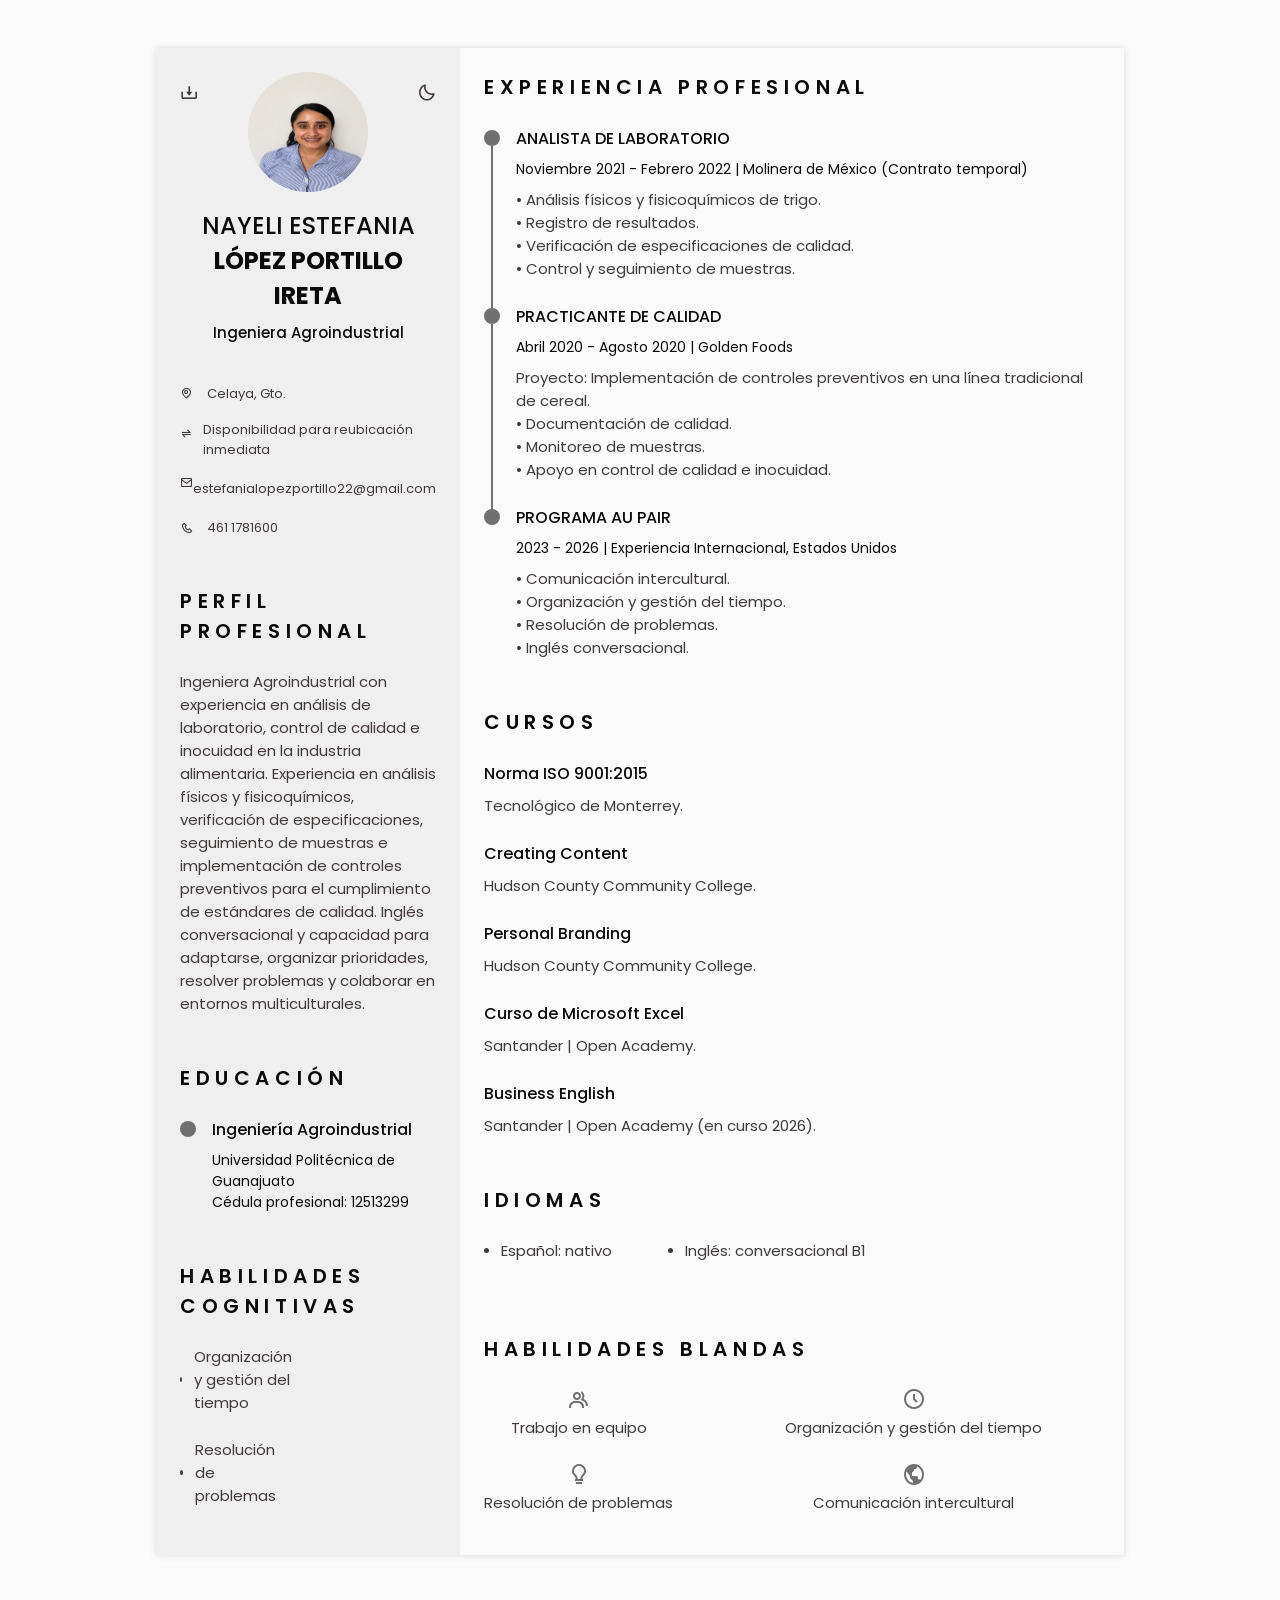
==== commit 0ac42bb6: "el cuarto commit" ====
--- a/index.html
+++ b/index.html
@@ -123,14 +123,12 @@
                 </section>
                 <!-- SKILLS  -->
                 <section class="skills section" id="skills">
-                    <h2 class="section-title">Habilidades</h2>
+                    <h2 class="section-title">Habilidades Cognitivas</h2>
                     <div class="skills_content bd-grid">
                         <ul class="skills_data">
                             <li class="skills_name">
                                 <span class="skills_circle"></span> Organización y gestión del tiempo
                             </li>
-                            <li class="skills_name">
-                                <span class="skills_circle"></span> Trabajo en equipo
                             </li>
                             <li class="skills_name">
                                 <span class="skills_circle"></span> Resolución de problemas
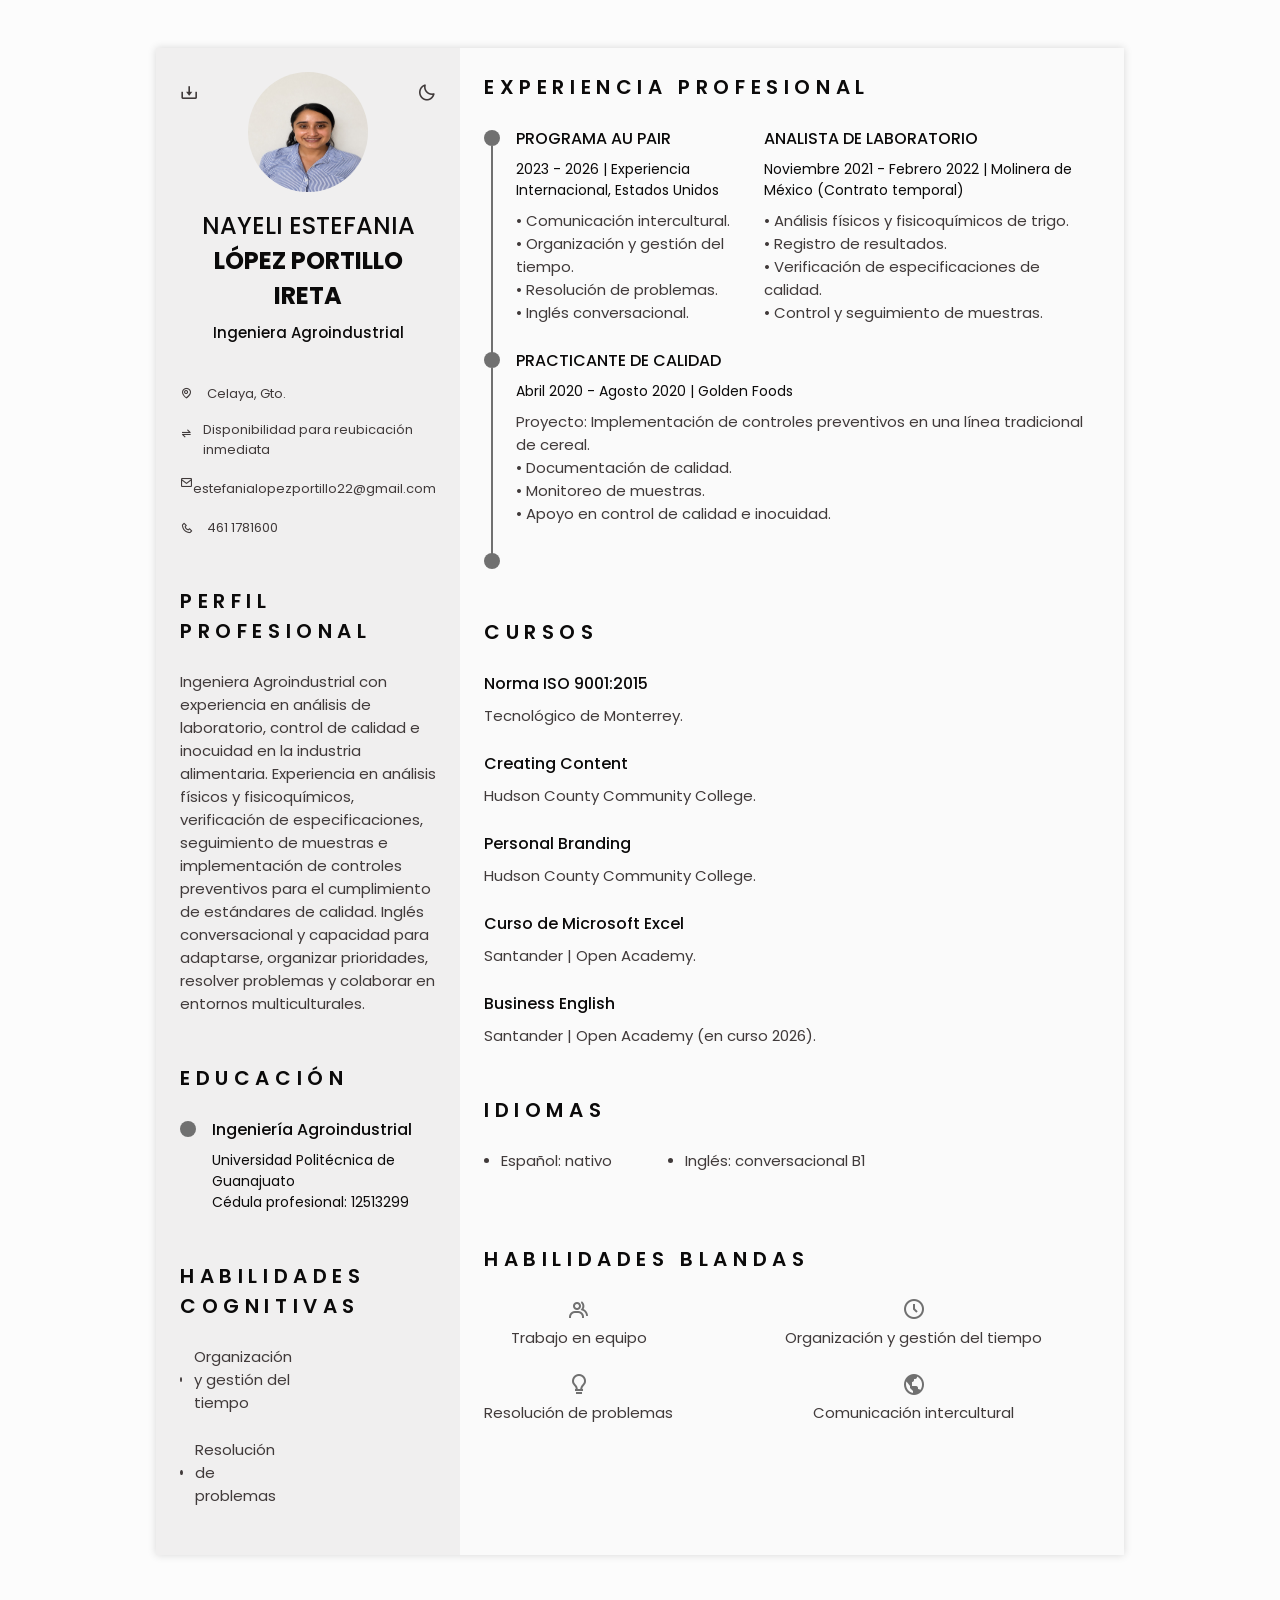
==== commit 752f6880: "el cuarto commit" ====
--- a/index.html
+++ b/index.html
@@ -148,6 +148,16 @@
                                 <span class="experience_line"></span>
                             </div>
                             <div class="experience_data bd-grid">
+                                <h3 class="experience_title">PROGRAMA AU PAIR</h3>
+                                <span class="experience_company">2023 - 2026 | Experiencia Internacional, Estados Unidos</span>
+                                <p class="experience_description">
+                                    • Comunicación intercultural.
+                                    <br>• Organización y gestión del tiempo.
+                                    <br>• Resolución de problemas.
+                                    <br>• Inglés conversacional.
+                                </p>
+                            </div>
+                            <div class="experience_data bd-grid">
                                 <h3 class="experience_title">ANALISTA DE LABORATORIO</h3>
                                 <span class="experience_company">Noviembre 2021 - Febrero 2022 | Molinera de México (Contrato temporal)</span>
                                 <p class="experience_description">
@@ -178,16 +188,6 @@
                             <div class="experience_time">
                                 <span class="experience_rounder"></span>
                             </div>
-                            <div class="experience_data bd-grid">
-                                <h3 class="experience_title">PROGRAMA AU PAIR</h3>
-                                <span class="experience_company">2023 - 2026 | Experiencia Internacional, Estados Unidos</span>
-                                <p class="experience_description">
-                                    • Comunicación intercultural.
-                                    <br>• Organización y gestión del tiempo.
-                                    <br>• Resolución de problemas.
-                                    <br>• Inglés conversacional.
-                                </p>
-                            </div>
                         </div>
                     </div>
                 </section>
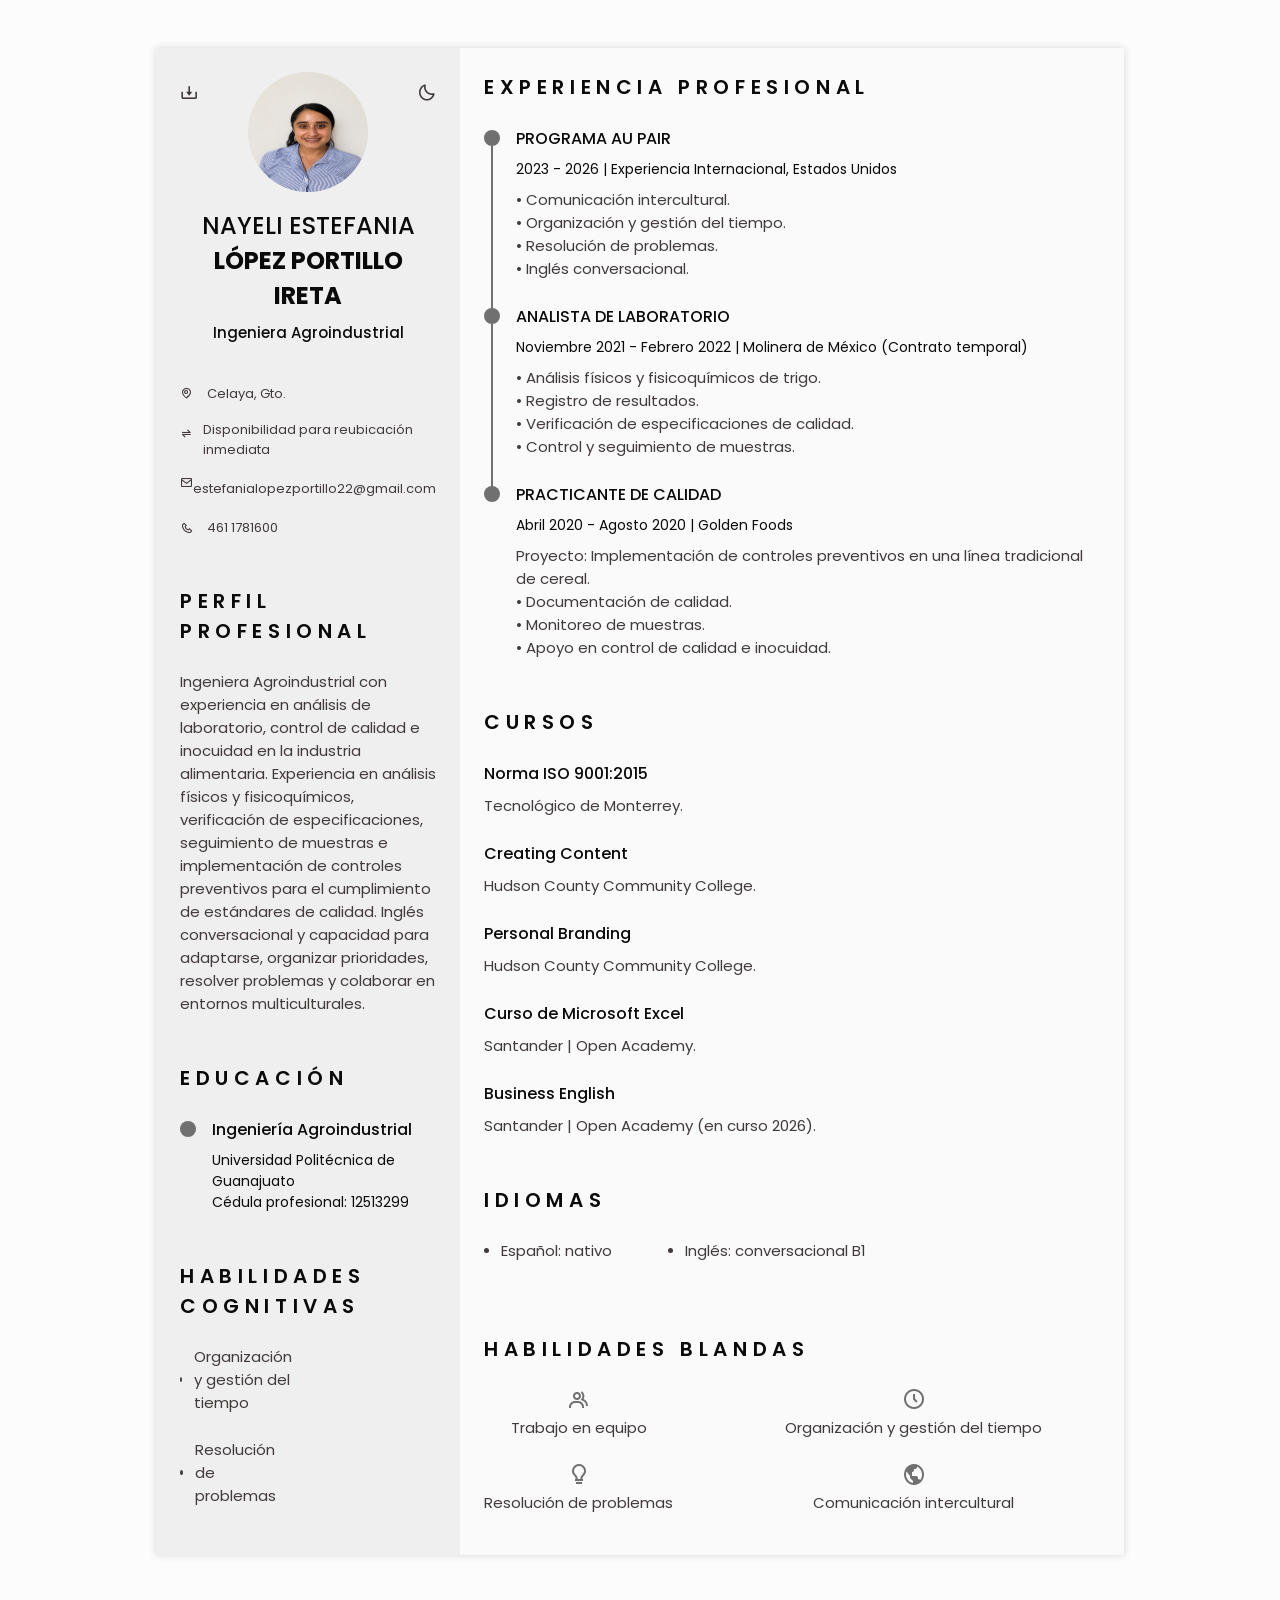
==== commit 9df515d0: "el quinto commit" ====
--- a/index.html
+++ b/index.html
@@ -129,7 +129,6 @@
                             <li class="skills_name">
                                 <span class="skills_circle"></span> Organización y gestión del tiempo
                             </li>
-                            </li>
                             <li class="skills_name">
                                 <span class="skills_circle"></span> Resolución de problemas
                             </li>
@@ -142,54 +141,10 @@
                 <section class="experience section" id="experience">
                     <h2 class="section-title">Experiencia Profesional</h2>
                     <div class="experience_container bd-grid">
-                        <div class="experience_content">
-                            <div class="experience_time">
-                                <span class="experience_rounder"></span>
-                                <span class="experience_line"></span>
-                            </div>
-                            <div class="experience_data bd-grid">
-                                <h3 class="experience_title">PROGRAMA AU PAIR</h3>
-                                <span class="experience_company">2023 - 2026 | Experiencia Internacional, Estados Unidos</span>
-                                <p class="experience_description">
-                                    • Comunicación intercultural.
-                                    <br>• Organización y gestión del tiempo.
-                                    <br>• Resolución de problemas.
-                                    <br>• Inglés conversacional.
-                                </p>
-                            </div>
-                            <div class="experience_data bd-grid">
-                                <h3 class="experience_title">ANALISTA DE LABORATORIO</h3>
-                                <span class="experience_company">Noviembre 2021 - Febrero 2022 | Molinera de México (Contrato temporal)</span>
-                                <p class="experience_description">
-                                    • Análisis físicos y fisicoquímicos de trigo.
-                                    <br>• Registro de resultados.
-                                    <br>• Verificación de especificaciones de calidad.
-                                    <br>• Control y seguimiento de muestras.
-                                </p>
-                            </div>
-                        </div>
-                        <div class="experience_content">
-                            <div class="experience_time">
-                                <span class="experience_rounder"></span>
-                                <span class="experience_line"></span>
-                            </div>
-                            <div class="experience_data bd-grid">
-                                <h3 class="experience_title">PRACTICANTE DE CALIDAD</h3>
-                                <span class="experience_company">Abril 2020 - Agosto 2020 | Golden Foods</span>
-                                <p class="experience_description">
-                                    Proyecto: Implementación de controles preventivos en una línea tradicional de cereal.
-                                    <br>• Documentación de calidad.
-                                    <br>• Monitoreo de muestras.
-                                    <br>• Apoyo en control de calidad e inocuidad.
-                                </p>
-                            </div>
-                        </div>
-                        <div class="experience_content">
-                            <div class="experience_time">
-                                <span class="experience_rounder"></span>
-                            </div>
-                        </div>
-                    </div>
+<div class="experience_content"><div class="experience_time"><span class="experience_rounder"></span><span class="experience_line"></span></div><div class="experience_data bd-grid"><h3 class="experience_title">PROGRAMA AU PAIR</h3><span class="experience_company">2023 - 2026 | Experiencia Internacional, Estados Unidos</span><p class="experience_description">• Comunicación intercultural.<br>• Organización y gestión del tiempo.<br>• Resolución de problemas.<br>• Inglés conversacional.</p></div></div>
+<div class="experience_content"><div class="experience_time"><span class="experience_rounder"></span><span class="experience_line"></span></div><div class="experience_data bd-grid"><h3 class="experience_title">ANALISTA DE LABORATORIO</h3><span class="experience_company">Noviembre 2021 - Febrero 2022 | Molinera de México (Contrato temporal)</span><p class="experience_description">• Análisis físicos y fisicoquímicos de trigo.<br>• Registro de resultados.<br>• Verificación de especificaciones de calidad.<br>• Control y seguimiento de muestras.</p></div></div>
+<div class="experience_content"><div class="experience_time"><span class="experience_rounder"></span></div><div class="experience_data bd-grid"><h3 class="experience_title">PRACTICANTE DE CALIDAD</h3><span class="experience_company">Abril 2020 - Agosto 2020 | Golden Foods</span><p class="experience_description">Proyecto: Implementación de controles preventivos en una línea tradicional de cereal.<br>• Documentación de calidad.<br>• Monitoreo de muestras.<br>• Apoyo en control de calidad e inocuidad.</p></div></div>
+</div>
                 </section>
                 <!-- CURSOS -->
                 <section class="certificate section" id="certificate">
